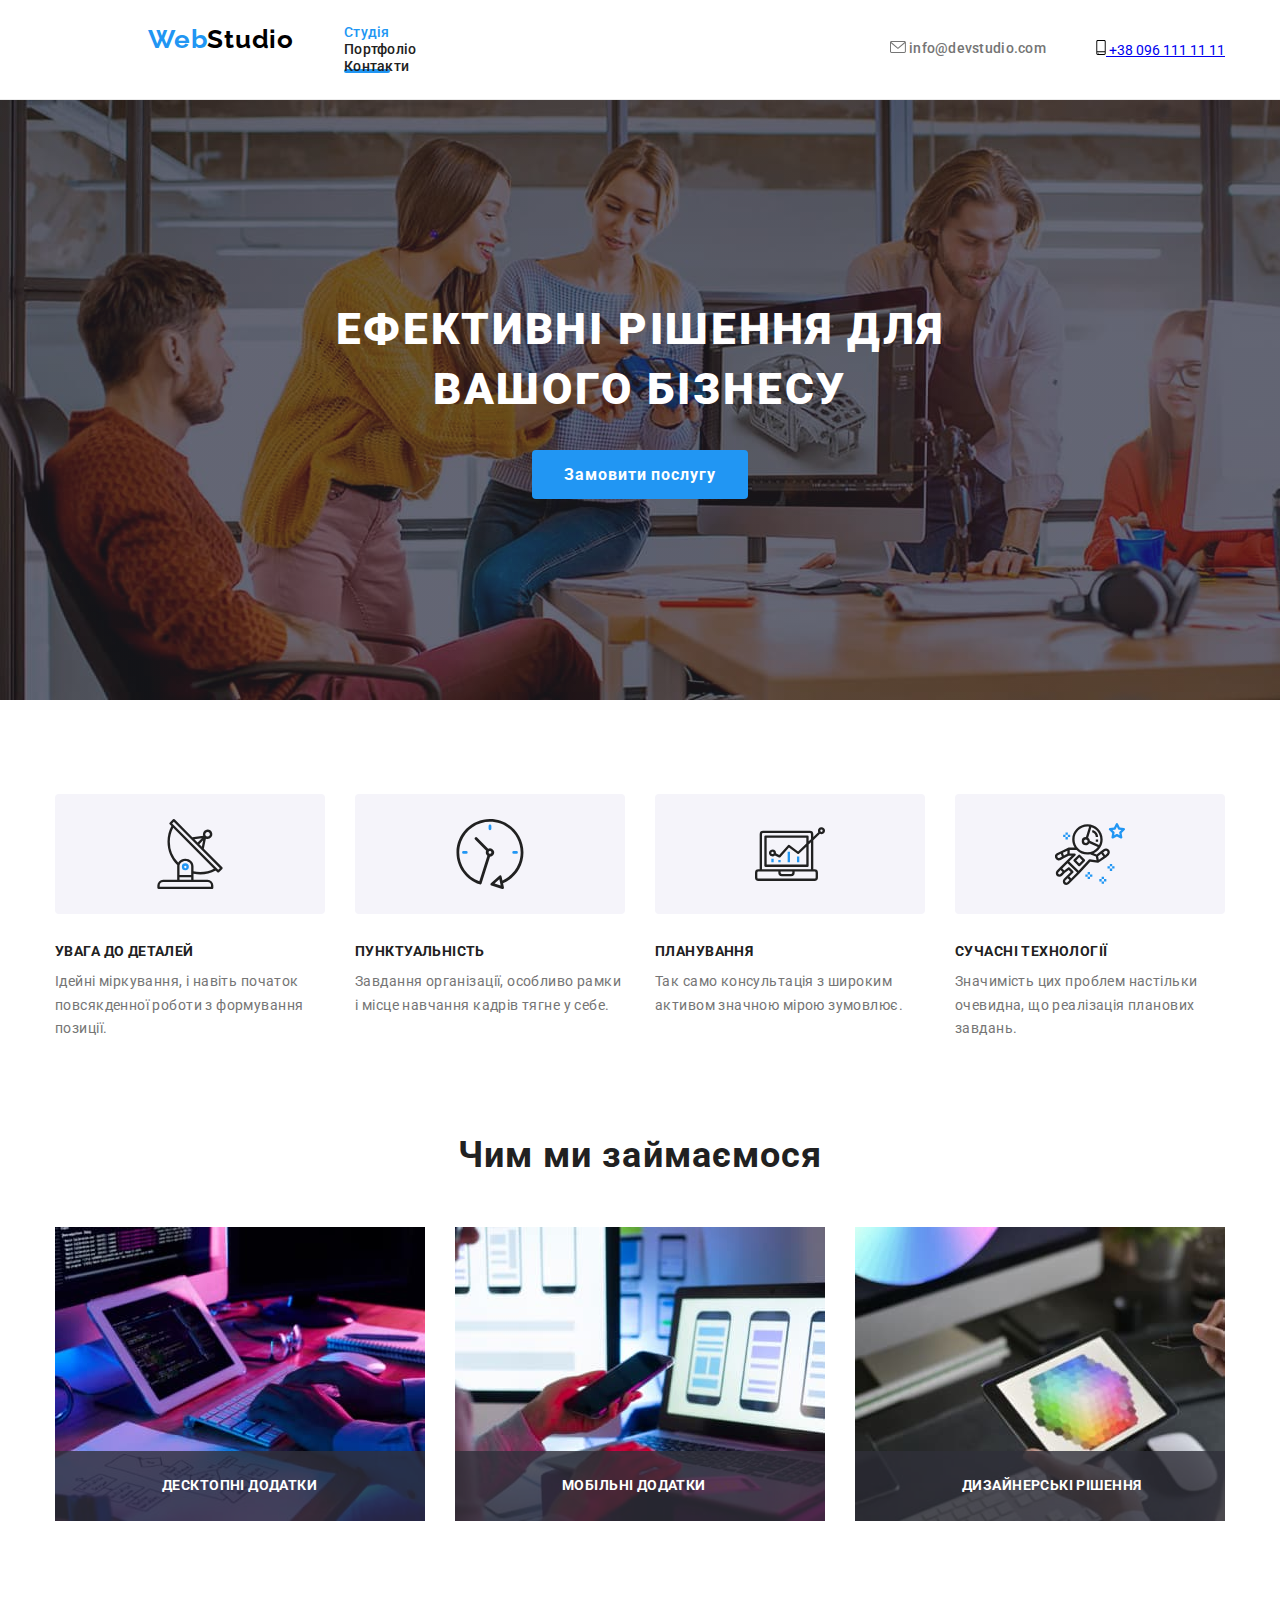
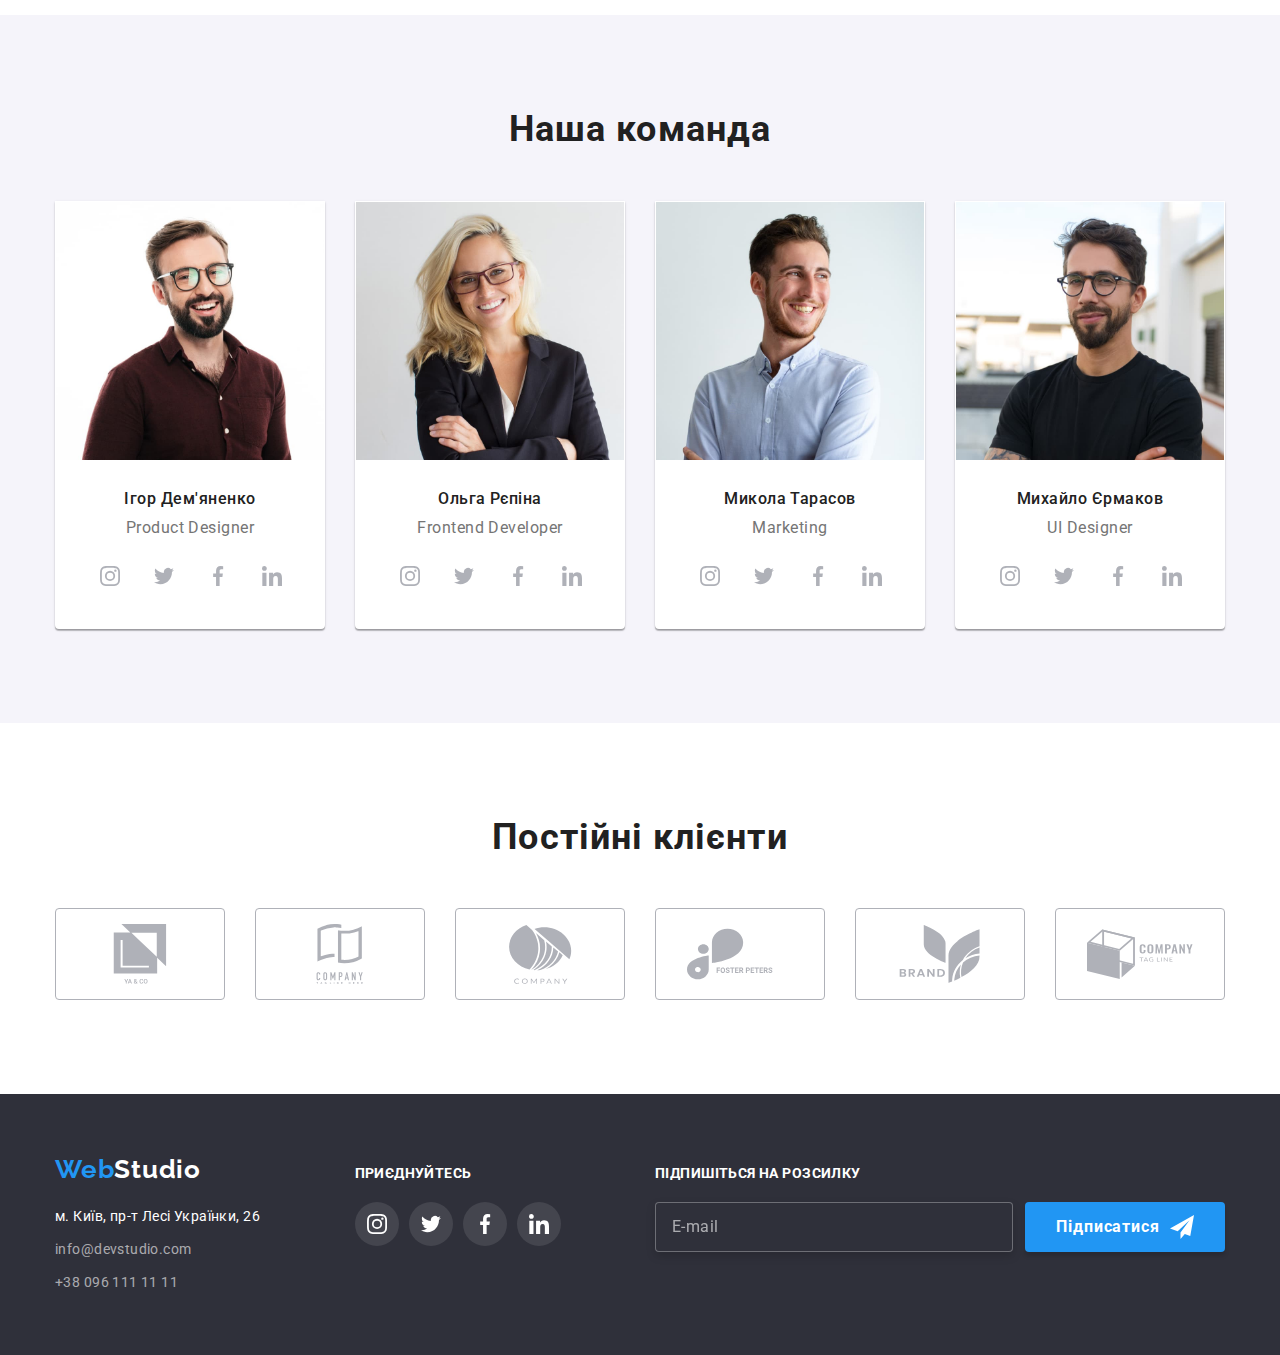
==== index.html @ f8f81121 "Подправил страницу Студия" ====
<!DOCTYPE html>
<html lang="uk">
<head>
    <meta charset="UTF-8">
    <meta http-equiv="X-UA-Compatible" content="IE=edge">
    <meta name="viewport" content="width=device-width, initial-scale=1.0">
    <title>web-studio</title>
    <link rel="stylesheet" href="https://cdnjs.cloudflare.com/ajax/libs/modern-normalize/1.1.0/modern-normalize.min.css">
    <link rel="preconnect" href="https://fonts.googleapis.com">
    <link rel="preconnect" href="https://fonts.gstatic.com" crossorigin>
    <link href="https://fonts.googleapis.com/css2?family=Raleway:wght@700&family=Roboto:wght@400;500;700;900&display=swap"
        rel="stylesheet">
    <link rel="stylesheet" href="./css/styles.css">
</head>
<body>

    <header class="header">
        
        <div class="container header__box">
        <nav class="nav">
            <a lang="en" class="header__logo" href="./index.html"><span class="logo">Web</span>Studio</a>
            <ul class="nav__list">
                <li>
                    <a class="nav__link current" href="./index.html">Студія</a>
                </li>
                <li>
                    <a class="nav__link" href="./portfolio.html">Портфоліо</a>
                </li>
                <li>
                    <a class="nav__link" href="#">Контакти</a>
                </li>
            </ul>
        </nav>
        
            <ul class="contact">
                <li>
                <a lang="en" class="contact__link" href="mailto:info@devstudio.com">
                    <svg class="contact__icon" width="16px" height="12px">
                        <use href="./images/icons.svg#icon-mail">
                        </use>
                    </svg>
                    info@devstudio.com
                </a>
                </li>
                
                <li>
                <a class="contact-link" href="tel:+380961111111">
                    <svg class="contact-icon" width="10px" height="15px">
                        <use href="./images/icons.svg#icon-tel">
                        </use>
                    </svg>
                    +38 096 111 11 11
                </a>
                </li>
            </ul>
        </div>
              
    </header>   
    
    <main>

        <section class="hero">

            <div class="container">
        <h1 class="hero-title">
            Ефективні рішення для вашого бізнесу
        </h1>
        <button data-modal-open class="hero-button" type="button">Замовити послугу</button>
        </div>
        
        </section>

        <section class="features">

            <div class="container">
            <h2 class="visually-hidden">
                Наші переваги
            </h2>

            <ul class="features__list">
                <li>
                    <div class="features__box">
                        <svg class="features__icon">
                            <use href="./images/icons.svg#icon-antenna">
                           </use>
                        </svg>
                    </div>
                                       
                    <h3 class="features__title">
                Увага до деталей
                    </h3>
                        <p class="features__item">
                Ідейні міркування, і навіть початок повсякденної роботи з формування позиції.
                        </p>

                </li>
            
                <li>
                    <div class="features__box">
                        <svg class="features__icon">
                            <use href="./images/icons.svg#icon-clock">
                            </use>
                        </svg>
                    </div>
                    <h3 class="features__title">
                    Пунктуальність
                    </h3>
                        <p class="features__item">
                    Завдання організації, особливо рамки і місце навчання кадрів тягне у себе.
                        </p>
                </li>
            
                <li>
                    <div class="features__box">
                        <svg class="features__icon">
                            <use href="./images/icons.svg#icon-computer">
                            </use>
                        </svg>
                    </div>
                    <h3 class="features__title">
                    Планування
                    </h3>
                        <p class="features__item">
                    Так само консультація з широким активом значною мірою зумовлює.
                        </p>
                </li>
            
                <li>
                    <div class="features__box">
                        <svg class="features__icon">
                            <use href="./images/icons.svg#icon-astronaut">
                            </use>
                        </svg>
                    </div>
                    <h3 class="features__title">
                    Сучасні технології
                    </h3>
                        <p class="features__item">
                    Значимість цих проблем настільки очевидна, що реалізація планових завдань.
                        </p>
                </li>             
            </ul>
            </div>

        </section>

        <section class="work">

            <div class="container">
            <h2 class="work__title">
                Чим ми займаємося
            </h2>
            <ul class="work__list">
                <li>
                    <div class="work__box">
                        <div class="work__element">
                            <p>десктопні додатки</p>
                        </div>
                        <img src="./images/tablet.jpg" alt="людина дивиться у планшет і друкує текст" width="370">
                    </div>
                </li>
                <li>
                    <div class="work__box">
                        <div class="work__element">
                            <p>мобільні додатки</p>
                        </div>
                        <img src="./images/notpad.jpg" alt="дівчина дивиться у телефон і параллельно у компьютер" width="370">
                    </div>
                </li>
                <li>
                    <div class="work__box">
                        <div class="work__element">
                            <p>дизайнерські рішення</p> 
                        </div>
                        <img src="./images/smartphone.jpg" alt="дывчина дивиться у смартфон" width="370">
                    </div>
                </li>
            </ul>
            </div>

        </section>

        <section class="command">

            <div class="container">
            <h2 class="command__title">
                Наша команда
            </h2>

            <ul class="command-wrapper">
                <li class="command-wrapper__list">
                    <img src="./images/igor.jpg" alt="на фото зображений чоловік Ігор Дем'яненко" width="270">
                    <div class="command-wrapper__box">
                    <h3 class="command-wrapper__name">
                        Ігор Дем'яненко
                    </h3>
                        <p lang="en" class="command-wrapper__speciality">
                        Product Designer
                        </p>
                        <ul class="command-socials">
                            <li>
                                <a href="" class="command-socials__link">
                                    <svg class="command-socials__icon">
                                        <use href="./images/icons.svg#icon-instagram">
                                        </use>
                                    </svg>                                          
                                </a>
                            </li>

                            <li>
                            <a href="" class="command-socials__link">
                                <svg class="command-socials__icon">
                                    <use href="./images/icons.svg#icon-twitter">
                                    </use>
                                </svg>
                            </a>
                            </li>

                            <li>
                                <a href="" class="command-socials__link">
                                    <svg class="command-socials__icon">
                                        <use href="./images/icons.svg#icon-facebook">
                                        </use>
                                    </svg>
                                </a>
                            </li>

                            <li>
                                <a href="" class="command-socials__link">
                                    <svg class="command-socials__icon">
                                        <use href="./images/icons.svg#icon-linkedin">
                                        </use>
                                    </svg>
                                </a>
                            </li>
                        </ul>
                    </div>
                </li>
            
                <li class="command-wrapper__list">
                    <img src="./images/olga.jpg" alt="на фото зображена дівчина Ольга Рєпіна" width="270">
                    <div class="command-wrapper__box">
                    <h3 class="command-wrapper__name">
                        Ольга Рєпіна
                    </h3 >
                        <p lang="en" class="command-wrapper__speciality">
                        Frontend Developer
                        </p>
                        <ul class="command-socials">
                            <li>
                                <a href="" class="command-socials__link">
                                    <svg class="command-socials__icon">
                                        <use href="./images/icons.svg#icon-instagram">
                                        </use>
                                    </svg>
                                </a>
                            </li>

                            <li>
                                <a href="" class="command-socials__link">
                                    <svg class="command-socials__icon">
                                        <use href="./images/icons.svg#icon-twitter">
                                        </use>
                                    </svg>
                                </a>
                            </li>

                            <li>
                                <a href="" class="command-socials__link">
                                    <svg class="command-socials__icon">
                                        <use href="./images/icons.svg#icon-facebook">
                                        </use>
                                    </svg>
                                </a>
                            </li>

                            <li>
                                <a href="" class="command-socials__link">
                                    <svg class="command-socials__icon">
                                        <use href="./images/icons.svg#icon-linkedin">
                                        </use>
                                    </svg>
                                </a>
                            </li>
                        </ul>
                    </div>
                </li>
            
                <li class="command-wrapper__list">
                    <img src="./images/mikola.jpg" alt="на фото зображений чоловік Микола Тарасов" width="270">
                    <div class="command-wrapper__box">
                    <h3 class="command-wrapper__name">
                        Микола Тарасов
                    </h3>
                        <p lang="en" class="command-wrapper__speciality">
                        Marketing
                        </p>
                        <ul class="command-socials">
                            <li>
                                <a href="" class="command-socials__link">
                                    <svg class="command-socials__icon">
                                        <use href="./images/icons.svg#icon-instagram">
                                        </use>
                                    </svg>
                                </a>
                            </li>
                        
                            <li>
                                <a href="" class="command-socials__link">
                                    <svg class="command-socials__icon">
                                        <use href="./images/icons.svg#icon-twitter">
                                        </use>
                                    </svg>
                                </a>
                            </li>
                        
                            <li>
                                <a href="" class="command-socials__link">
                                    <svg class="command-socials__icon">
                                        <use href="./images/icons.svg#icon-facebook">
                                        </use>
                                    </svg>
                                </a>
                            </li>
                        
                            <li>
                                <a href="" class="command-socials__link">
                                    <svg class="command-socials__icon">
                                        <use href="./images/icons.svg#icon-linkedin">
                                        </use>
                                    </svg>
                                </a>
                            </li>
                        </ul>
                    </div>
                </li>
                            
                <li class="command-wrapper__list">
                    <img src="./images/mikhaylo.jpg" alt="на фото зображений чоловік Михайло Єрмаков" width="270">
                    <div class="command-wrapper__box">
                    <h3 class="command-wrapper__name">
                        Михайло Єрмаков
                    </h3>
                        <p lang="en" class="command-wrapper__speciality">
                        UI Designer
                        </p>
                        <ul class="command-socials">
                            <li>
                                <a href="" class="command-socials__link">
                                    <svg class="command-socials__icon">
                                        <use href="./images/icons.svg#icon-instagram">
                                        </use>
                                    </svg>
                                </a>
                            </li>

                            <li>
                                <a href="" class="command-socials__link">
                                    <svg class="command-socials__icon">
                                        <use href="./images/icons.svg#icon-twitter">
                                        </use>
                                    </svg>
                                </a>
                            </li>

                            <li>
                                <a href="" class="command-socials__link">
                                    <svg class="command-socials__icon">
                                        <use href="./images/icons.svg#icon-facebook">
                                        </use>
                                    </svg>
                                </a>
                            </li>

                            <li>
                                <a href="" class="command-socials__link">
                                    <svg class="command-socials__icon">
                                        <use href="./images/icons.svg#icon-linkedin">
                                        </use>
                                    </svg>
                                </a>
                            </li>
                        </ul>
                    </div>
                </li>
                
            </ul>
            </div>

        </section>

        <section class="clients">
            <div class="container">
                <h2 class="clients__title">
                    Постійні клієнти
                </h2>
                <ul class="clients-list">
                    <li>
                        <a href="" class="clients-list__link">
                            <svg class="clients-list__icon">
                                <use href="./images/icons.svg#icon-ya--go">
                                </use>
                            </svg>
                        </a>
                    </li>

                    <li>
                        <a href="" class="clients-list__link">
                            <svg class="clients-list__icon">
                                <use href="./images/icons.svg#icon-company-tagline-here">
                                </use>
                            </svg>
                        </a>
                    </li>

                    <li>
                        <a href="" class="clients-list__link">
                            <svg class="clients-list__icon">
                                <use href="./images/icons.svg#icon-company">
                                </use>
                            </svg>
                        </a>
                    </li>

                    <li>
                        <a href="" class="clients-list__link">
                            <svg class="clients-list__icon">
                                <use href="./images/icons.svg#icon-foster-peters">
                                </use>
                            </svg>
                        </a>
                    </li>

                    <li>
                        <a href="" class="clients-list__link">
                            <svg class="clients-list__icon">
                                <use href="./images/icons.svg#icon-brand">
                                </use>
                            </svg>
                        </a>
                    </li>

                    <li>
                        <a href="" class="clients-list__link">
                            <svg class="clients-list__icon">
                                <use href="./images/icons.svg#icon-company-tagline">
                                </use>
                            </svg>
                        </a>
                    </li>
                </ul>

            </div>

        </section>

    </main>

    <footer class="footer">

        <div class="container footer__box">
            <div>
            <address class="footer__address">
                <a lang="en" class="footer__logo" href="./index.html"><span class="logo">Web</span>Studio</a>
                <ul class="address">
                    <li>
                        <a class="address__text" href="https://goo.gl/maps/CPtrU1FHBa2aNyZL9" target="_blank" rel="noopener noreferrer nofollow">
                            м. Київ, пр-т Лесі
                            Українки, 26</a>
                    </li>
                    <li>
                        <a class="address__link" href="mailto:info@devstudio.com">info@devstudio.com</a>
                    </li>
                    <li>
                        <a class="address__link" href="tel:+380961111111">+38 096 111 11 11</a>
                    </li>
                </ul>
            </address>
            </div>

            <div class="footer-box">
                <b class="footer-box__title">
                    приєднуйтесь
                </b>
                <ul class="footer-inner">
                    <li>
                        <a href="" class="footer-inner__link">
                            <svg class="footer-inner__icon" width="20" height="20">
                                <use href="./images/icons.svg#icon-instagram">
                                </use>
                            </svg>
                        </a>
                    </li>
                    
                    <li>
                        <a href="" class="footer-inner__link">
                            <svg class="footer-inner__icon" width="20" height="20">
                                <use href="./images/icons.svg#icon-twitter">
                                </use>
                            </svg>
                        </a>
                    </li>

                    <li>
                        <a href="" class="footer-inner__link">
                            <svg class="footer-inner__icon" width="20" height="20">
                                <use href="./images/icons.svg#icon-facebook">
                                </use>
                            </svg>
                        </a>
                    </li>

                    <li>
                        <a href="" class="footer-inner__link">
                            <svg class="footer-inner__icon" width="20" height="20">
                                <use href="./images/icons.svg#icon-linkedin">
                                </use>
                            </svg>
                        </a>
                    </li>
                </ul>
            </div>

            <div class="footer-subscription">
                <b class="footer-subscription__text">Підпишіться на розсилку</b>
                <form class="subscription-form">
                    <input type="email" name="mail" placeholder="E-mail" />
                    <button class="subscription-form__button" type="submit">Підписатися
                        <svg class="subscription-form__icon" width="24" height="24">
                            <use href="./images/icons.svg#icon-envelope">
                            </use>
                        </svg>
                    </button>
                </form>
            </div>
        </div>

    </footer>
    
    <div class="backdrop is-hidden" data-modal>
        <div class="modal">
            <button class="modal__button" data-modal-close type="button">
                <svg class="modal__icon">
                    <use href="./images/icons.svg#icon-close-modal">
                    </use>
                </svg>
            </button>
            
            <b class="text-form">Залиште свої дані, ми вам передзвонимо</b>
            <form name="contact-form" class="form">
                <div class="form__wrapper">   
                    <label class="form__label" for="user-name">Ім'я</label>
                    <div class="form__box">
                        <input class="form__input" type="text" name="user-name" id="user-name"/>
                        <svg class="form__icon" width="18" height="18">
                            <use href="./images/icons.svg#icon-name">
                            </use>
                        </svg>
                    </div>
                </div> 

                <div class="form__wrapper">
                    <label class="form__label" for="tel">Телефон</label>
                    <div class="form__box">
                        <input class="form__input" type="tel" name="tel" id="tel"/>
                        <svg class="form__icon" width="18" height="18">
                            <use href="./images/icons.svg#icon-phone">
                            </use>
                        </svg>
                    </div>
                </div>

                <div class="form__wrapper">
                    <label class="form__label" for="mail">Пошта</label>
                    <div class="form__box">
                        <input class="form__input" type="email" name="mail" id="mail"/>
                        <svg class="form__icon" width="18" height="18">
                            <use href="./images/icons.svg#icon-email">
                            </use>
                        </svg>
                    </div>
                </div>
                
                <div class="form__wrapper form_end">
                    <label class="form__label" for="comment">Коментар</label>
                    <textarea class="form__textarea" name="comment" id="comment" placeholder="Введіть текст"></textarea>
                </div>

                <div class="form-checkbox">
                    <label class="form-checkbox__label" for="Subscription">
                        <input class="form-checkbox__input" type="checkbox" name="Subscription" id="Subscription"/> 
                        <span class="form-checkbox__border">
                            <svg class="form-checkbox__icon">
                                <use href="./images/icons.svg#icon-check-on">
                                </use>
                            </svg>
                        </span>
                        Погоджуюся з розсилкою та приймаю<a class="form-checkbox__link" href="">Умови договору</a>
                    </label>
                </div>
               
                <button class="form-button" type="submit">Відправити</button>
                
            </form>
        </div>
    </div>
    <script src="./js/modal.js"></script>
</body>
</html>
---- css/styles.css ----
:root {
   --primery-text-color: #212121;
   --title-text-color: #757575;
   --acent-color: #2196F3;
   --White: #ffffff;
   --fill-icon: #AFB1B8;
   --secondaly: #2F303A;

   --timing-function: cubic-bezier(0.4, 0, 0.2, 1);
}

/* Основной цвет текста: #212121 */
/* Вторичный цвет текста: #757575 */
/* Акцент: #2196F3 */
/* Белый: #FFFFFF */

/* Основной цвет фона: #FFFFFF */
/* Вторичный цвет фона: #2F303A; */



body {
   background-color: var(--White);
   color: var(--primery-text-color);
   font-family: 'Roboto', sans-serif;
   font-size: 14px;
}
img {
   display: block;
   max-width: 100%;
   height: auto;
}  
li {
   list-style: none;
}
.section {
   padding-top: 94px;
   padding-bottom: 94px;
}

/* Контейнер */
.container {
   width: 1200px;
   margin-left: auto;
   margin-right: auto;
   padding: 0% 15px 0% 15px;
   }

h1,
h2, 
h3, 
h4, 
ul,
p {
   margin: 0%;
   padding: 0%;
}

/* header */

.header {
   padding: 24px 0%;
   border-bottom: 1px solid #ECECEC;
}
.header__box {
   display: flex;
   align-items: center;
}
.header__nav {
   display: flex;
   align-items: center;
}
.header__logo {
   font-family: 'Raleway';
   font-weight: 700;
   font-size: 26px;
   line-height: 1.19;
   letter-spacing: 0.03em;

   text-decoration: none;

   color: #000000;
}
.logo {
   color: var(--acent-color);
}

/* nav */
.nav {
   display: flex;
   margin-left: 93px;
   gap: 50px;
}
.nav__link {
   position: relative;

   font-weight: 500;
   line-height: 1.14;
   letter-spacing: 0.02em;

   text-decoration: none;
   outline: none;
   color: var(--primery-text-color);
   transition: color 250ms var(--timing-function);
}
.nav__link:hover,
.current, 
.nav__link:focus { 
   color: var(--acent-color);
}
.current::after {
   content: "";
   position: absolute;
   display: block;
   margin-top: 28px;
   
   width: 100%;
   height: 4px;
   border-radius: 2px;
   background-color: var(--acent-color);
   
   transition: opacity 250ms var(--timing-function);
}

/* contact */
.contact {
   display: flex;
   margin-left: auto;
   gap: 50px;
}
.contact__link {
   font-weight: 500;
   line-height: 1.14;
   letter-spacing: 0.02em;

   text-decoration: none;
   outline: none;
   
   color: var(--title-text-color);
   fill: currentColor;

   transition: color 250ms var(--timing-function);
}
.contact__link:hover,
.contact__link:focus {
   color: var(--acent-color);
}

/* hero */

.hero {
   padding: 200px 0%;
   margin-right: auto;
   margin-left: auto;

   text-align: center;
   height: 600px;
   max-width: 1600px;
      
   background: var(--secondaly);
   background-color:  #C4C4C4;
   background-image: linear-gradient(
      rgba(47, 48, 58, 0.4),
      rgba(47, 48, 58, 0.4)
   ),
   url(../images/overlay.jpg)
}
.hero-title {
   margin-right: auto;
   margin-left: auto;
   margin-bottom: 30px;
      
   text-align: center;
   text-transform: uppercase;
   width: 700px;
   font-weight: 900;
   font-size: 44px;
   line-height: 1.36;
   letter-spacing: 0.06em;
   
   color: var(--White);
}
.hero-button {
   display: block;
   margin-right: auto;
   margin-left: auto;
   padding: 10px 32px;
    
   font-weight: 700;
   font-size: 16px;
   line-height: 1.87;
   font-family: inherit;
   letter-spacing: 0.06em;

   border-radius: 4px;
   border: none;
   color: var(--White);
   background-color: var(--acent-color);

   transition: background-color 250ms var(--timing-function), 
               box-shadow 250ms var(--timing-function);
}
.hero-button:hover,
.hero-button:focus {
   background-color: var(--acent-color);
   box-shadow: 0px 4px 4px rgba(0, 0, 0, 0.15);
   cursor: pointer;
}




/* visually-hidden */

.visually-hidden {
   position: absolute;
   white-space: nowrap;
   width: 1px;
   height: 1px;
   overflow: hidden;
   border: none;
   padding: 0;
   clip: rect(0 0 0 0);
   clip-path: inset(50%);
   margin: -1px;
}
/* features */

.features {
   padding-top: 94px;
   padding-bottom: 94px;
}
.features__list {
   display: flex;
   gap: 30px;
}
.features__box {
   display: flex;
   align-items: center;
   justify-content: center;
   
   margin-bottom: 30px;
   width: 270px; 
   height: 120px;
   background: #F5F4FA;
   border-radius: 4px;
}
.features__icon {
   width: 70px;
   height: 70px;
}
.features__title {
   margin-bottom: 10px;

   color: var(--primery-text-color);
   font-weight: 700;
   font-size: 14px;
   line-height: 1.14;
   letter-spacing: 0.03em;
   text-transform: uppercase;
}
.features__item {
   color: var(--title-text-color);
   line-height: 1.7;
   letter-spacing: 0.03em;
}

/* work-company */

.work {
   padding-bottom: 94px;
}
.work__title {
   margin-bottom: 50px;
   text-align: center;

   color: var(--primery-text-color);
   font-weight: 700;
   font-size: 36px;
   line-height: 1.16;
   letter-spacing: 0.03em;
}

/* work-list */
.work__list {
   display: flex;
   gap: 30px;
}
.work__box {
   position: relative;
   display: flex;
   align-items: flex-end;
   justify-content: center;
}
.work__element {
   position: absolute;
   width: 370px;
   padding: 27px 107px;
   border: none;
   font-weight: 700;
   line-height: 1.14;
   letter-spacing: 0.03em;

   text-transform: uppercase;
   white-space: nowrap;;
   background: rgba(47, 48, 58, 0.8);
   color: #FFFFFF;
}

/* command */

.command {
   padding-top: 94px;
   padding-bottom: 94px;

   background: #F5F4FA;
}
.command__title {
   margin-bottom: 50px;

   font-weight: 700;
   font-size: 36px;
   line-height: 1.16;
   text-align: center;
   letter-spacing: 0.03em;
   color: var(--primery-text-color);
}

/* command-wrapper */
.command-wrapper {
   display: flex;
   gap: 30px;
}
.command-wrapper__list {
   width: 270px;
   text-align: center;
   background: #FFFFFF;
   box-shadow: 0px 1px 3px rgba(0, 0, 0, 0.12), 0px 1px 1px rgba(0, 0, 0, 0.14), 0px 2px 1px rgba(0, 0, 0, 0.2);
   border-radius: 0px 0px 4px 4px;
   border: transparent solid 1px;
}
.command-wrapper__box {
   padding: 30px 32px;
}
.command-wrapper__name {
   margin-bottom: 10px;

   font-weight: 500;
   font-size: 16px;
   line-height: 1.18;
   letter-spacing: 0.03em;
   color: var(--primery-text-color);
}
.command-wrapper__speciality {
   margin-bottom: 16px;

   font-size: 16px;
   line-height: 1.18;
   letter-spacing: 0.03em;
   color: var(--title-text-color);
}

/* command-socials */
.command-socials {
   display: flex;
   gap: 10px;
}

.command-socials__link {
   display: flex;
   align-items: center;
   justify-content: center;
   width: 44px;
   height: 44px;

   fill: var(--fill-icon);
   border-radius: 50%;
   outline: none;

   transition: background-color 250ms var(--timing-function),
               box-shadow 250ms var(--timing-function),
               fill 250ms var(--timing-function);
}
.command-socials__link:hover,
.command-socials__link:focus {
   fill: var(--White);
   background-color: var(--acent-color);
   box-shadow: 0px 4px 4px rgba(0, 0, 0, 0.25); 
}

.command-socials__icon {
   width: 20px;
   height: 20px;
}

/* clients */

.clients {
   padding-top: 94px;
   padding-bottom: 94px;
}
.clients__title {
   text-align: center;
   margin-bottom: 50px;
   
   font-size: 36px;
   line-height: 1.16;
   letter-spacing: 0.03em;

   color: var(--primery-text-color);
}

/* clients-list */
.clients-list {
   display: flex;
   gap: 30px;
}
.clients-list__link {
   display: flex;
   align-items: center;
   justify-content: center;
  
   width: 170px;
   height: 92px;

   border: 1px solid var(--fill-icon);
   border-radius: 4px;
   outline: none;
   fill:var(--fill-icon);

   transition: fill 250ms var(--timing-function),
               border-color 250ms var(--timing-function);
}
.clients-list__link:hover,
.clients-list__link:focus {
   fill: var(--acent-color);
   border-color: var(--acent-color);
}
.clients-list__icon {
   width: 106px;
   height: 60px;
}

/* footer */

.footer {
   padding: 60px 0%;

   background-color: var(--secondaly);
}
.footer__box {
   display: flex;
   align-items: baseline;
   justify-content: space-between;
}
.footer__address {
   font-family: 'Roboto';
   font-style: normal;
   letter-spacing: 0.03em;
}
.footer__logo {
   font-family: 'Raleway';
   font-weight: 700;
   font-size: 26px;
   line-height: 1.19;
   letter-spacing: 0.03em;

   display: flex;
   margin-bottom: 20px;

   text-decoration: none;
   color: var(--White);
}

/* address */
.address {
   display: flex;
   flex-direction: column;
   gap: 9px;
}
.address__text {
   color: var(--White);
   line-height: 1.7;
   text-decoration: none;
}
.address__link {
   color: rgba(255, 255, 255, 0.6);
   line-height: 1.7;
   text-decoration: none;
   transition: color 250ms var(--timing-function);
}
.address__link:hover,
.address__link:focus {
   color: var(--acent-color);
}

/* footer-box */
.footer-box__title {
   line-height: 1.14;
   letter-spacing: 0.03em;
   text-transform: uppercase;

   color: #FFFFFF;
}

/* footer-inner */
.footer-inner {
   display: flex;
   margin-top: 20px;
   gap: 10px;
}
.footer-inner__link {
   display: flex;
   align-items: center;
   justify-content: center;

   width: 44px;
   height: 44px;

   border-radius: 50%;
   outline: none;

   fill: #ffffff;
   background: rgba(255, 255, 255, 0.1);
   transition: background-color 250ms var(--timing-function);
}
.footer-inner__link:hover,
.footer-inner__link:focus {
   background-color: var(--acent-color);
}

/* footer-subscription */
.footer-subscription__text {
   font-weight: 700;
   line-height: 1.14;
   letter-spacing: 0.03em;
   text-transform: uppercase;

   color: #FFFFFF;
}

/* subscription-form */
.subscription-form {
   display: flex;
   margin-top: 20px;
}
.footer-subscription input {
   display: block;
   width: 358px;
   height: 50px;
   margin-right: 12px;
   padding: 15px 0 15px 16px;

   color: var(--White);
   background-color: var(--secondaly);
   border: 1px solid rgba(255, 255, 255, 0.3);
   filter: drop-shadow(0px 4px 4px rgba(0, 0, 0, 0.15));
   border-radius: 4px;
}

.footer-subscription input::placeholder {
   font-size: 16px;
   line-height: 1.25;
   letter-spacing: 0.03em;

   color: rgba(255, 255, 255, 0.6);
}
.subscription-form__button {
   position: relative;
   display: flex;
   align-items: center;
   justify-content: center;

   gap: 10px;
   width: 200px;
   padding: 10px;
   font-weight: 700;
   font-size: 16px;
   line-height: 1.87;
   letter-spacing: 0.06em;

   color: #FFFFFF;
   background-color: var(--acent-color);
   box-shadow: 0px 4px 4px rgba(0, 0, 0, 0.15);
   border-radius: 4px;
   border: none;
}
.subscription-form__icon {
   fill: var(--White);
}


/* Портфолио */
.button-list {
   display: flex;
   justify-content: center;
   margin-bottom: 50px;
   text-align: center;
}
.button-list li {
   margin-right: 8px;
}
.button-list li:last-child {
   margin-right: 0%;
}
.button-list-item {
   padding: 6px 22px;
      
   font-family: 'Roboto';
   font-weight: 500;
   font-size: 16px;
   line-height: 1.62;

   letter-spacing: 0.03em;
   border-radius: 4px;
   border: none;
   background: #F5F4FA;
   color: var(--primery-text-color);

   transition: color 250ms var(--timing-function),
               background-color 250ms var(--timing-function),
               box-shadow 250ms var(--timing-function),
               filter 250ms var(--timing-function);               ;
}
.button-list-item:hover {
   color: var(--White);
   background-color: var(--acent-color);
   box-shadow: 0px 3px 1px rgba(0, 0, 0, 0.1), 0px 1px 2px rgba(0, 0, 0, 0.08), 0px 2px 2px rgba(0, 0, 0, 0.12);
   cursor: pointer;
}
.button-list-item:focus {
   color: var(--White);
   background: var(--acent-color);
   filter: drop-shadow(0px 4px 4px rgba(0, 0, 0, 0.25));
   }

/* Карточки портфолио */
.reclam {
   display: flex;
   flex-wrap: wrap;
   gap: 30px; 
}
.reclam-link {
   display: block;
   text-decoration: none;

   transition: box-shadow 250ms var(--timing-function);
}
.reclam-link:hover {
   box-shadow: 0px 1px 1px rgba(0, 0, 0, 0.12), 0px 4px 4px rgba(0, 0, 0, 0.06), 1px 4px 6px rgba(0, 0, 0, 0.16);
}
.reclam-backdrop {
   position: relative;
   overflow: hidden;
}
.reclam-box {
   position: absolute;
   top: 0;
   left: 0;
   width: 100%;
   height: 100%;
   background-color: var(--acent-color);

   opacity: 0.9;
   transform: translateY(100%);
   transition: transform 250ms var(--timing-function);
}
.reclam-backdrop:hover::after {
   transform: translateY(0);
}
.reclam-link:hover .reclam-box {
   transform: translateY(0);
}
.reclam-text {
   padding: 63px 24px;

   font-size: 18px;
   line-height: 1.55;

   letter-spacing: 0.03em;
   color: var(--White);
}
.reclam-text:hover {
   transform: translateY(0);
}
.reclam-tools {
   padding: 20px 24px;
   border: 1px solid #EEEEEE;
}
.reclam-title {
   margin-bottom: 4px;

   font-weight: 700;
   font-size: 18px;
   line-height: 2;
   letter-spacing: 0.06em;
   color: var(--primery-text-color);
}
.reclam-item {
   font-size: 16px;
   line-height: 1.87;
   letter-spacing: 0.03em;
   color: var(--title-text-color);
}

/* backdrop */

.backdrop {
   position: fixed;
   top: 0;
   left: 0;
   width: 100%;
   height: 100%;
   background-color: rgba(0, 0, 0, 0.2);
   opacity: 1;
   transition: opacity 250ms var(--timing-function),
               visibility 250ms var(--timing-function);
}
.backdrop.is-hidden {
   opacity: 0;
   pointer-events: none;
   visibility: hidden;
}
.backdrop.is-hidden .modal {
   transform: translate(-50%, -50%) scaleX(0.1);
}

/* modal */
.modal {
   position: relative;
   padding: 40px;
   top: 50%;
   left: 50%;
      
   height: 581px;
   width: 528px;

   background-color: #FFFFFF;
   box-shadow: 0px 1px 3px rgba(0, 0, 0, 0.12), 0px 1px 1px rgba(0, 0, 0, 0.14), 0px 2px 1px rgba(0, 0, 0, 0.2);
   border-radius: 4px;

   transform: translate(-50%, -50%) scaleX(1);
   transition: transform 250ms var(--timing-function);
}
.modal__button {
   position: absolute;
   display: flex;
   justify-content: center;
   align-items: center;
   top: 8px;
   right: 8px;

   padding: 9px 9px 10px 10px;   
   width: 30px;
   height: 30px;

   cursor: pointer;
   border: 1px solid rgba(0, 0, 0, 0.1);
   border-radius: 50%;
   outline: none;
   background-color: #ffffff;
   transition: fill 250ms var(--timing-function);
}
.modal__button:hover,
.modal__button:focus {
   fill: var(--acent-color);
}
.modal__icon {
   width: 11px;
   height: 11px;
   filter: drop-shadow(0px 4px 4px rgba(0, 0, 0, 0.25));
}

/* text-form */

.text-form {
   display: flex;
   justify-content: center;
   margin-bottom: 12px;

   font-size: 20px;
   line-height: 1.15;
   letter-spacing: 0.03em;
}

/* form */
.form__wrapper {
   display: flex;
   flex-direction: column;
   margin-bottom: 10px;
}
.form__label {
   margin-bottom: 4px;

   font-size: 12px;
   line-height: 1.16;
   letter-spacing: 0.01em;

   color: var(--title-text-color);
}
.form__box {
   position: relative;
   height: 40px;
   fill: var(--primery-text-color);
}
.form__box:focus-within .form__icon {
   fill: var(--acent-color);
}
.form__input {
   padding: 12px 12px 12px 42px;
   width: 100%;
   
   border: 1px solid rgba(33, 33, 33, 0.2);
   border-radius: 4px;
   outline: none;
   transition: border-color 250ms var(--timing-function);
}
.form__input:focus  {
   border-color: var(--acent-color);
}
.form__icon {
   position: absolute;
   top: 50%;
   left: 15px;

   transform: translateY(-50%);
   transition: fill 250ms var(--timing-function);
}

/* form__end */
.form__end {
   margin-bottom: 20px;
}
.form__textarea {
   padding: 12px 16px;
   height: 120px;

   outline: none;
   resize: none;
   border: 1px solid rgba(33, 33, 33, 0.2);
   border-radius: 4px;

   transition: border-color 250ms var(--timing-function);
}
.form__textarea:focus {
   border-color: var(--acent-color);
}
.form__wrapper::placeholder {
   font-size: 12px;
   line-height: 1.16;
   letter-spacing: 0.01em;
   
   color: rgba(117, 117, 117, 0.5);
   border: 1px solid rgba(33, 33, 33, 0.2);
   border-radius: 4px;
}

/* form-checkbox */

.form-checkbox {
   display: flex;
   justify-content: center;
   margin-bottom: 30px;
}
.form-checkbox__label {
   display: flex;
   align-items: center;
   gap: 8px;

   line-height: 1.7;
   letter-spacing: 0.03em;

   color: var(--title-text-color);
}
.form-checkbox__input {
   -webkit-appearance: none;
   -moz-appearance: none;
   appearance: none;

   position: absolute;
}

.form-checkbox__border {
   display: flex;
   align-items: center;
   justify-content: center;

   width: 16px;
   height: 15px;

   border: 2px solid var(--primery-text-color);
   border-radius: 3px;
   fill: transparent;
}
.form-checkbox__input:checked + .form-checkbox__border {
   border: none;
   fill: var(--White);
   background-color: var(--acent-color);
}
.form-checkbox__link {
   color: var(--acent-color);
}
.form-checkbox__icon {
   width: 11px;
   height: 8px;
}

/* form-button */

.form-button {
   display: flex;
   margin-left: auto;
   margin-right: auto;
   padding: 10px 52px;
   
   font-weight: 700;
   font-size: 16px;
   line-height: 1.87;
   letter-spacing: 0.06em;

   color: var(--White);
   background-color: var(--acent-color);
   box-shadow: 0px 4px 4px rgba(0, 0, 0, 0.15);
   border-radius: 4px;
   cursor: pointer;
   border: none;
}
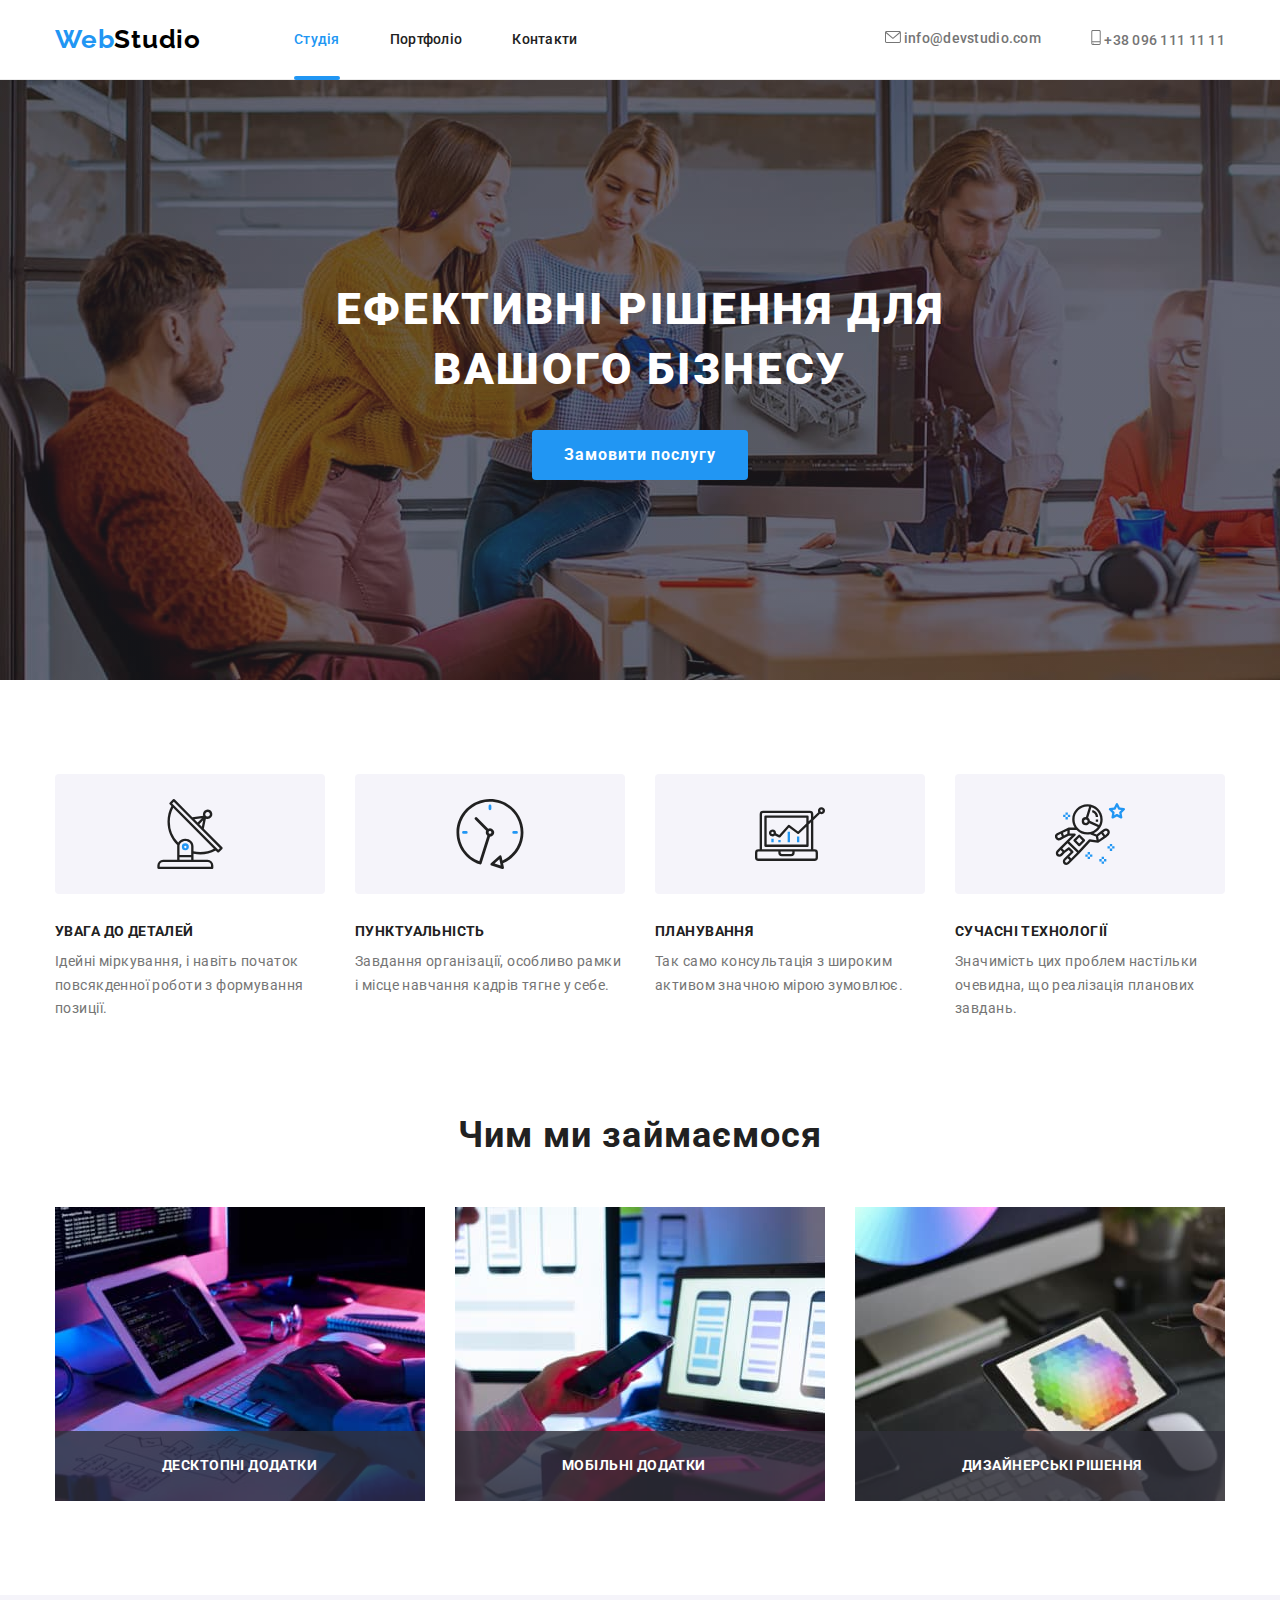
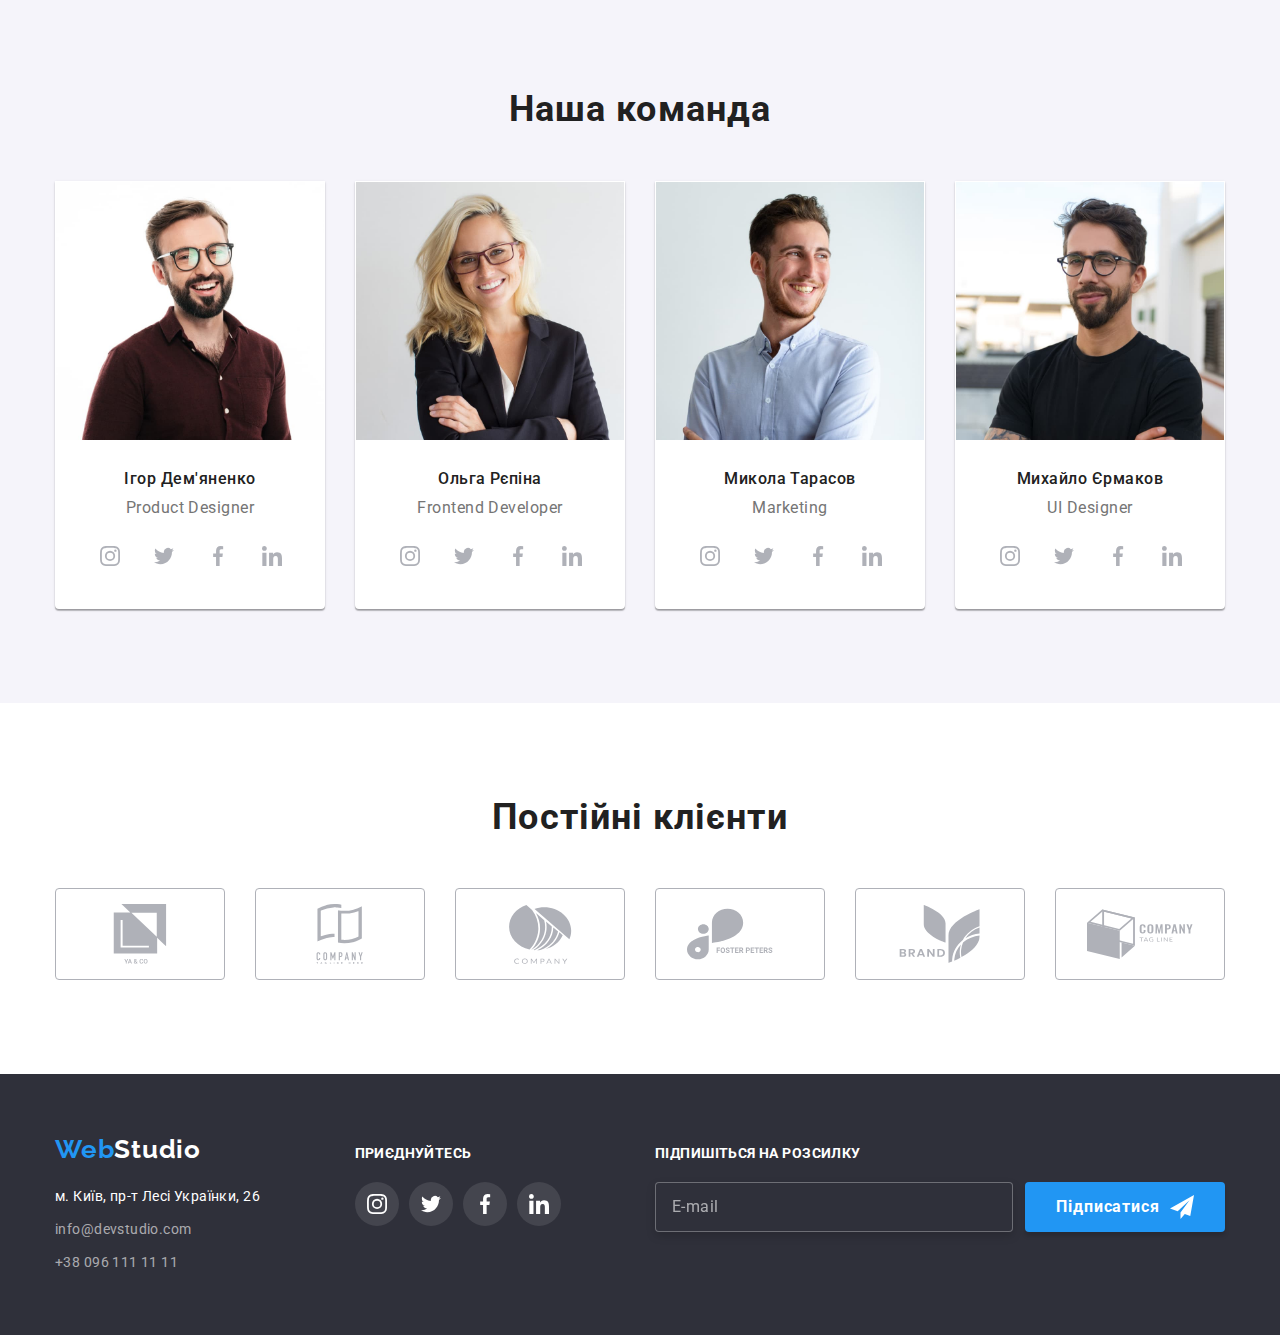
==== commit 94467870: "Сделал БЭМ" ====
--- a/index.html
+++ b/index.html
@@ -17,9 +17,9 @@
     <header class="header">
         
         <div class="container header__box">
-        <nav class="nav">
+        <nav class="header__nav">
             <a lang="en" class="header__logo" href="./index.html"><span class="logo">Web</span>Studio</a>
-            <ul class="nav__list">
+            <ul class="nav">
                 <li>
                     <a class="nav__link current" href="./index.html">Студія</a>
                 </li>
@@ -44,8 +44,8 @@
                 </li>
                 
                 <li>
-                <a class="contact-link" href="tel:+380961111111">
-                    <svg class="contact-icon" width="10px" height="15px">
+                <a class="contact__link" href="tel:+380961111111">
+                    <svg class="contact__icon" width="10px" height="15px">
                         <use href="./images/icons.svg#icon-tel">
                         </use>
                     </svg>
--- a/css/styles.css
+++ b/css/styles.css
@@ -544,7 +544,7 @@
    display: flex;
    margin-top: 20px;
 }
-.footer-subscription input {
+.subscription-form input {
    display: block;
    width: 358px;
    height: 50px;
@@ -558,7 +558,7 @@
    border-radius: 4px;
 }
 
-.footer-subscription input::placeholder {
+.subscription-form input::placeholder {
    font-size: 16px;
    line-height: 1.25;
    letter-spacing: 0.03em;
@@ -590,20 +590,25 @@
 }
 
 
-/* Портфолио */
+/* card */
+
+.card { 
+   padding-top: 94px;
+   padding-bottom: 94px;
+   
+}
+
+/* button-list */
 .button-list {
    display: flex;
    justify-content: center;
    margin-bottom: 50px;
    text-align: center;
 }
-.button-list li {
-   margin-right: 8px;
-}
-.button-list li:last-child {
-   margin-right: 0%;
-}
-.button-list-item {
+.button-list {
+   gap: 8px;
+}
+.button__item {
    padding: 6px 22px;
       
    font-family: 'Roboto';
@@ -622,17 +627,14 @@
                box-shadow 250ms var(--timing-function),
                filter 250ms var(--timing-function);               ;
 }
-.button-list-item:hover {
+.button__item:hover,
+.button__item:focus {
    color: var(--White);
+   cursor: pointer;
    background-color: var(--acent-color);
    box-shadow: 0px 3px 1px rgba(0, 0, 0, 0.1), 0px 1px 2px rgba(0, 0, 0, 0.08), 0px 2px 2px rgba(0, 0, 0, 0.12);
-   cursor: pointer;
-}
-.button-list-item:focus {
-   color: var(--White);
-   background: var(--acent-color);
    filter: drop-shadow(0px 4px 4px rgba(0, 0, 0, 0.25));
-   }
+}
 
 /* Карточки портфолио */
 .reclam {
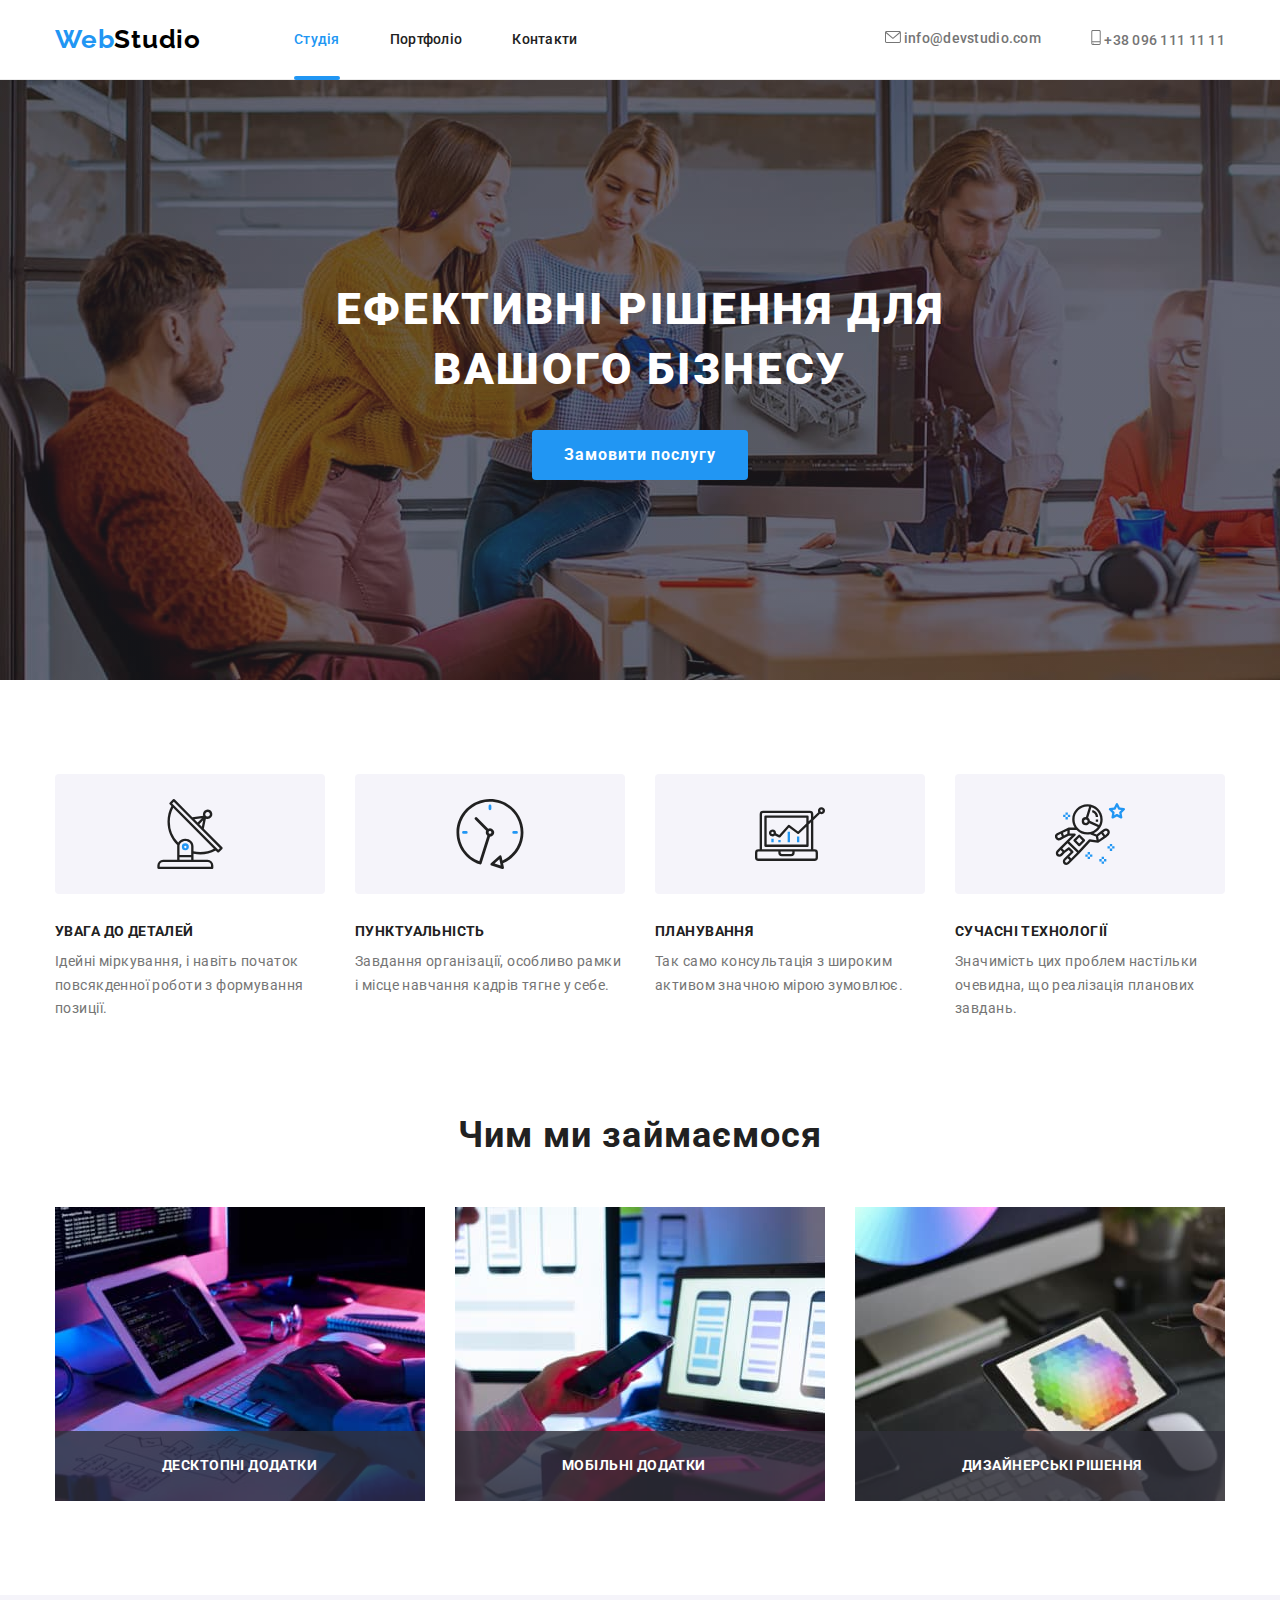
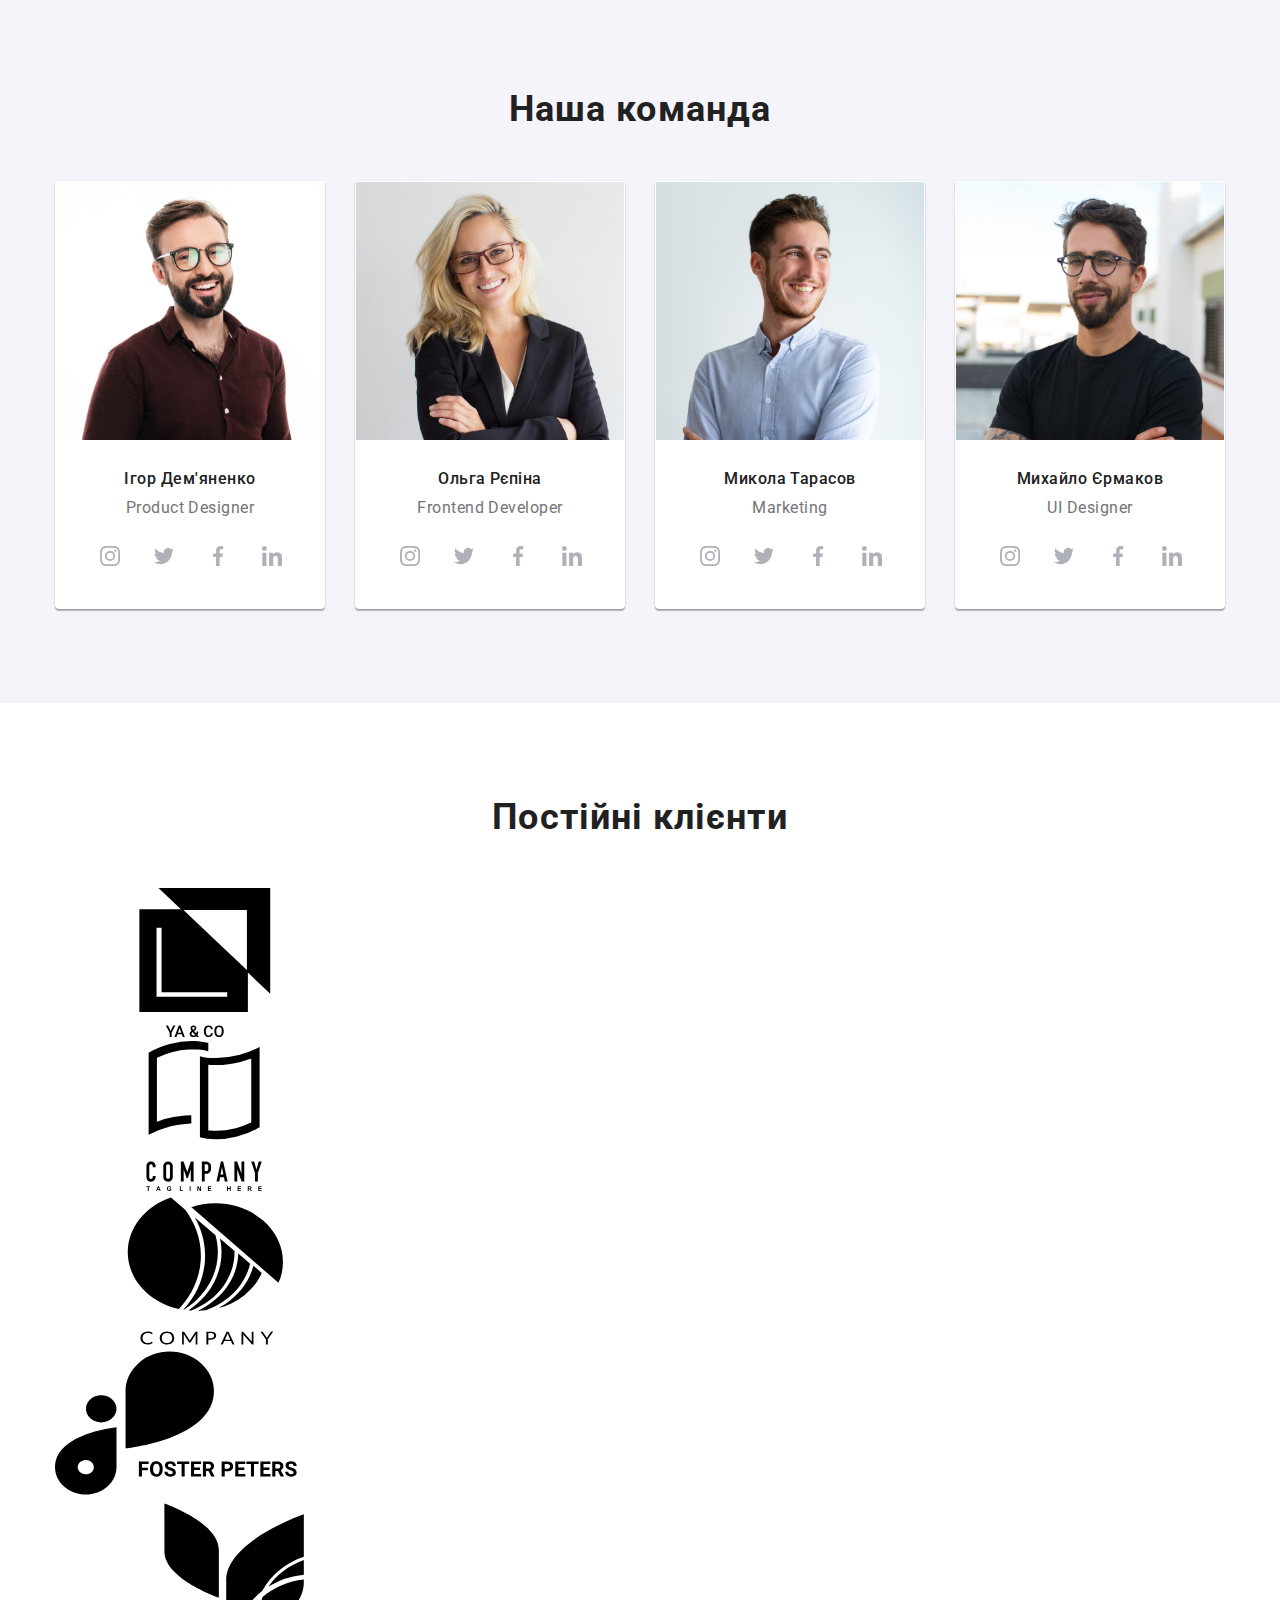
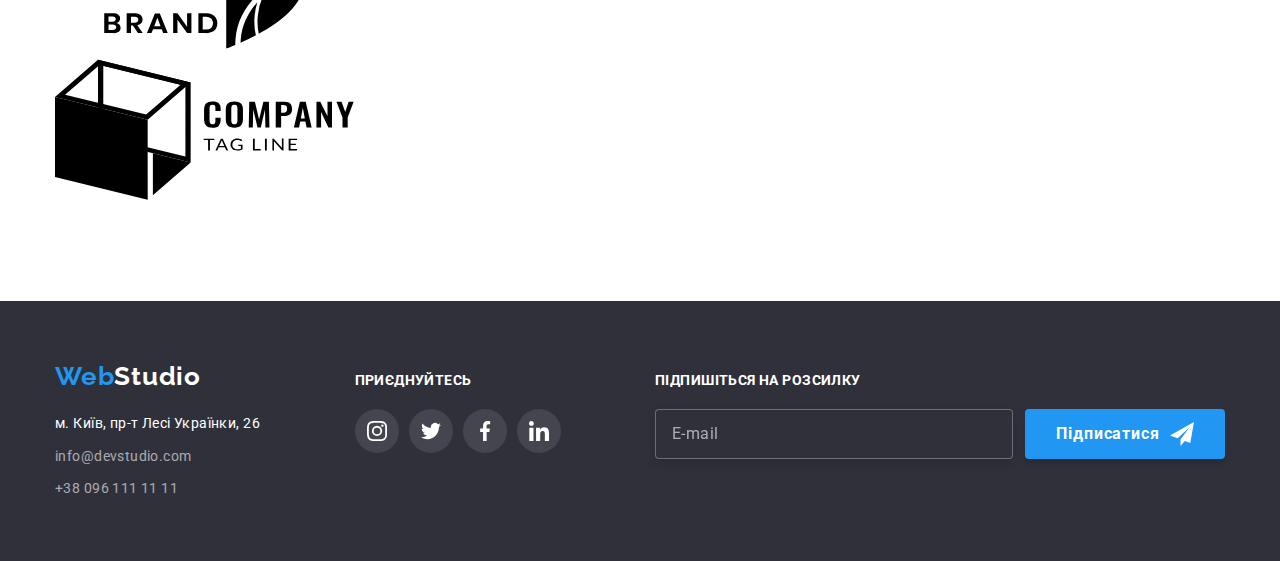
==== commit 7672f0fb: "Сломалась секция clients" ====
--- a/index.html
+++ b/index.html
@@ -10,18 +10,18 @@
     <link rel="preconnect" href="https://fonts.gstatic.com" crossorigin>
     <link href="https://fonts.googleapis.com/css2?family=Raleway:wght@700&family=Roboto:wght@400;500;700;900&display=swap"
         rel="stylesheet">
-    <link rel="stylesheet" href="./css/styles.css">
+    <link rel="stylesheet" href="./css/main.min.css">
 </head>
 <body>
 
     <header class="header">
         
         <div class="container header__box">
-        <nav class="header__nav">
-            <a lang="en" class="header__logo" href="./index.html"><span class="logo">Web</span>Studio</a>
-            <ul class="nav">
-                <li>
-                    <a class="nav__link current" href="./index.html">Студія</a>
+            <a lang="en" class="logo header__logo" href="./index.html">Web<span class="logo-black">Studio</span></a>
+        <nav class="nav">
+            <ul class="nav__list">
+                <li>
+                    <a class="nav__link nav__link--current" href="./index.html">Студія</a>
                 </li>
                 <li>
                     <a class="nav__link" href="./portfolio.html">Портфоліо</a>
@@ -394,10 +394,10 @@
                 <h2 class="clients__title">
                     Постійні клієнти
                 </h2>
-                <ul class="clients-list">
-                    <li>
-                        <a href="" class="clients-list__link">
-                            <svg class="clients-list__icon">
+                <ul class="clients__list">
+                    <li>
+                        <a href="" class="clients__link">
+                            <svg class="clients__icon">
                                 <use href="./images/icons.svg#icon-ya--go">
                                 </use>
                             </svg>
@@ -405,8 +405,8 @@
                     </li>
 
                     <li>
-                        <a href="" class="clients-list__link">
-                            <svg class="clients-list__icon">
+                        <a href="" class="clients__link">
+                            <svg class="clients__icon">
                                 <use href="./images/icons.svg#icon-company-tagline-here">
                                 </use>
                             </svg>
@@ -414,8 +414,8 @@
                     </li>
 
                     <li>
-                        <a href="" class="clients-list__link">
-                            <svg class="clients-list__icon">
+                        <a href="" class="clients__link">
+                            <svg class="clients__icon">
                                 <use href="./images/icons.svg#icon-company">
                                 </use>
                             </svg>
@@ -423,8 +423,8 @@
                     </li>
 
                     <li>
-                        <a href="" class="clients-list__link">
-                            <svg class="clients-list__icon">
+                        <a href="" class="clients__link">
+                            <svg class="clients__icon">
                                 <use href="./images/icons.svg#icon-foster-peters">
                                 </use>
                             </svg>
@@ -432,8 +432,8 @@
                     </li>
 
                     <li>
-                        <a href="" class="clients-list__link">
-                            <svg class="clients-list__icon">
+                        <a href="" class="clients__link">
+                            <svg class="clients__icon">
                                 <use href="./images/icons.svg#icon-brand">
                                 </use>
                             </svg>
@@ -441,8 +441,8 @@
                     </li>
 
                     <li>
-                        <a href="" class="clients-list__link">
-                            <svg class="clients-list__icon">
+                        <a href="" class="clients__link">
+                            <svg class="clients__icon">
                                 <use href="./images/icons.svg#icon-company-tagline">
                                 </use>
                             </svg>
@@ -460,9 +460,9 @@
 
         <div class="container footer__box">
             <div>
-            <address class="footer__address">
-                <a lang="en" class="footer__logo" href="./index.html"><span class="logo">Web</span>Studio</a>
-                <ul class="address">
+                <a lang="en" class="logo footer__logo" href="./index.html">Web<span class="logo-white">Studio</span></a>
+            <address class="address">
+                <ul class="address__list">
                     <li>
                         <a class="address__text" href="https://goo.gl/maps/CPtrU1FHBa2aNyZL9" target="_blank" rel="noopener noreferrer nofollow">
                             м. Київ, пр-т Лесі
@@ -478,14 +478,14 @@
             </address>
             </div>
 
-            <div class="footer-box">
-                <b class="footer-box__title">
+            <div class="footer-join">
+                <b class="footer-join__title">
                     приєднуйтесь
                 </b>
-                <ul class="footer-inner">
-                    <li>
-                        <a href="" class="footer-inner__link">
-                            <svg class="footer-inner__icon" width="20" height="20">
+                <ul class="footer-join__inner">
+                    <li>
+                        <a href="" class="footer-join__link">
+                            <svg class="footer-join__icon" width="20" height="20">
                                 <use href="./images/icons.svg#icon-instagram">
                                 </use>
                             </svg>
@@ -493,8 +493,8 @@
                     </li>
                     
                     <li>
-                        <a href="" class="footer-inner__link">
-                            <svg class="footer-inner__icon" width="20" height="20">
+                        <a href="" class="footer-join__link">
+                            <svg class="footer-join__icon" width="20" height="20">
                                 <use href="./images/icons.svg#icon-twitter">
                                 </use>
                             </svg>
@@ -502,8 +502,8 @@
                     </li>
 
                     <li>
-                        <a href="" class="footer-inner__link">
-                            <svg class="footer-inner__icon" width="20" height="20">
+                        <a href="" class="footer-join__link">
+                            <svg class="footer-join__icon" width="20" height="20">
                                 <use href="./images/icons.svg#icon-facebook">
                                 </use>
                             </svg>
@@ -511,8 +511,8 @@
                     </li>
 
                     <li>
-                        <a href="" class="footer-inner__link">
-                            <svg class="footer-inner__icon" width="20" height="20">
+                        <a href="" class="footer-join__link">
+                            <svg class="footer-join__icon" width="20" height="20">
                                 <use href="./images/icons.svg#icon-linkedin">
                                 </use>
                             </svg>
@@ -523,10 +523,10 @@
 
             <div class="footer-subscription">
                 <b class="footer-subscription__text">Підпишіться на розсилку</b>
-                <form class="subscription-form">
+                <form class="footer-subscription__form">
                     <input type="email" name="mail" placeholder="E-mail" />
-                    <button class="subscription-form__button" type="submit">Підписатися
-                        <svg class="subscription-form__icon" width="24" height="24">
+                    <button class="footer-subscription__button" type="submit">Підписатися
+                        <svg class="footer-subscription__icon" width="24" height="24">
                             <use href="./images/icons.svg#icon-envelope">
                             </use>
                         </svg>
--- a/css/main.min.css
+++ b/css/main.min.css
@@ -0,0 +1 @@
+body{background-color:var(--White);color:var(--primery-text-color);font-family:"Roboto",sans-serif;font-size:14px}img{display:block;max-width:100%;height:auto}li{list-style:none}.container{width:1200px;margin-left:auto;margin-right:auto;padding:0% 15px 0% 15px}h1,h2,h3,h4,ul,p{margin:0%;padding:0%}.visually-hidden{position:absolute;white-space:nowrap;width:1px;height:1px;overflow:hidden;border:none;padding:0;clip:rect(0 0 0 0);clip-path:inset(50%);margin:-1px}.address{font-family:"Roboto";font-style:normal;letter-spacing:.03em}.address__list{display:flex;flex-direction:column;gap:9px}.address__text{color:#fff;line-height:1.7;text-decoration:none}.address__link{color:rgba(255,255,255,.6);line-height:1.7;text-decoration:none;transition:color 250ms cubic-bezier(0.4, 0, 0.2, 1)}.address__link:hover,.address__link:focus{color:#2196f3}.backdrop{position:fixed;top:0;left:0;width:100%;height:100%;background-color:rgba(0,0,0,.2);opacity:1;transition:opacity 250ms cubic-bezier(0.4, 0, 0.2, 1),visibility 250ms cubic-bezier(0.4, 0, 0.2, 1)}.backdrop.is-hidden{opacity:0;pointer-events:none;visibility:hidden}.backdrop.is-hidden .modal{transform:translate(-50%, -50%) scaleX(0.1)}.button-card{display:flex;justify-content:center;margin-bottom:50px;gap:8px;text-align:center}.button-card__item{padding:6px 22px;font-family:"Roboto";font-weight:500;font-size:16px;line-height:1.62;letter-spacing:.03em;border-radius:4px;border:none;background:#f5f4fa;color:#212121;transition:color 250ms cubic-bezier(0.4, 0, 0.2, 1),background-color 250ms cubic-bezier(0.4, 0, 0.2, 1),box-shadow 250ms cubic-bezier(0.4, 0, 0.2, 1),filter 250ms cubic-bezier(0.4, 0, 0.2, 1)}.button-card__item:hover,.button-card__item:focus{color:#fff;cursor:pointer;background-color:#2196f3;box-shadow:0px 3px 1px rgba(0,0,0,.1),0px 1px 2px rgba(0,0,0,.08),0px 2px 2px rgba(0,0,0,.12);filter:drop-shadow(0px 4px 4px rgba(0, 0, 0, 0.25))}.card{padding-top:94px;padding-bottom:94px}.reclam{display:flex;flex-wrap:wrap;gap:30px}.reclam-link{display:block;text-decoration:none;transition:box-shadow 250ms cubic-bezier(0.4, 0, 0.2, 1)}.reclam-link:hover{box-shadow:0px 1px 1px rgba(0,0,0,.12),0px 4px 4px rgba(0,0,0,.06),1px 4px 6px rgba(0,0,0,.16)}.reclam-backdrop{position:relative;overflow:hidden}.reclam-box{position:absolute;top:0;left:0;width:100%;height:100%;background-color:#2196f3;opacity:.9;transform:translateY(100%);transition:transform 250ms cubic-bezier(0.4, 0, 0.2, 1)}.reclam-backdrop:hover::after{transform:translateY(0)}.reclam-link:hover .reclam-box{transform:translateY(0)}.reclam-text{padding:63px 24px;font-size:18px;line-height:1.55;letter-spacing:.03em;color:#fff}.reclam-text:hover{transform:translateY(0)}.reclam-tools{padding:20px 24px;border:1px solid #eee}.reclam-title{margin-bottom:4px;font-weight:700;font-size:18px;line-height:2;letter-spacing:.06em;color:#212121}.reclam-item{font-size:16px;line-height:1.87;letter-spacing:.03em;color:#757575}.command{padding-top:94px;padding-bottom:94px;background:#f5f4fa}.command__title{margin-bottom:50px;font-weight:700;font-size:36px;line-height:1.16;text-align:center;letter-spacing:.03em;color:#212121}.command-wrapper{display:flex;gap:30px}.command-wrapper__list{width:270px;text-align:center;background:#fff;box-shadow:0px 1px 3px rgba(0,0,0,.12),0px 1px 1px rgba(0,0,0,.14),0px 2px 1px rgba(0,0,0,.2);border-radius:0px 0px 4px 4px;border:rgba(0,0,0,0) solid 1px}.command-wrapper__box{padding:30px 32px}.command-wrapper__name{margin-bottom:10px;font-weight:500;font-size:16px;line-height:1.18;letter-spacing:.03em;color:#212121}.command-wrapper__speciality{margin-bottom:16px;font-size:16px;line-height:1.18;letter-spacing:.03em;color:#757575}.command-socials{display:flex;gap:10px}.command-socials__link{display:flex;align-items:center;justify-content:center;width:44px;height:44px;fill:#afb1b8;border-radius:50%;outline:none;transition:background-color 250ms cubic-bezier(0.4, 0, 0.2, 1),box-shadow 250ms cubic-bezier(0.4, 0, 0.2, 1),fill 250ms cubic-bezier(0.4, 0, 0.2, 1)}.command-socials__link:hover,.command-socials__link:focus{fill:#fff;background-color:#2196f3;box-shadow:0px 4px 4px rgba(0,0,0,.25)}.command-socials__icon{width:20px;height:20px}.contact{display:flex;margin-left:auto;gap:50px}.contact__link{font-weight:500;line-height:1.14;letter-spacing:.02em;text-decoration:none;outline:none;color:#757575;fill:currentColor;transition:color 250ms cubic-bezier(0.4, 0, 0.2, 1)}.contact__link:hover,.contact__link:focus{color:#2196f3}.clients{padding-top:94px;padding-bottom:94px}.clients__title{text-align:center;margin-bottom:50px;font-size:36px;line-height:1.16;letter-spacing:.03em;color:#212121}.clients-list{display:flex;gap:30px}.clients-list__link{display:flex;align-items:center;justify-content:center;width:170px;height:92px;border:1px solid #afb1b8;border-radius:4px;outline:none;fill:#afb1b8;transition:fill 250ms cubic-bezier(0.4, 0, 0.2, 1),border-color 250ms cubic-bezier(0.4, 0, 0.2, 1)}.clients-list__link:hover,.clients-list__link:focus{fill:#2196f3;border-color:#2196f3}.clients-list__icon{width:106px;height:60px}.features{padding-top:94px;padding-bottom:94px}.features__list{display:flex;gap:30px}.features__box{display:flex;align-items:center;justify-content:center;margin-bottom:30px;width:270px;height:120px;background:#f5f4fa;border-radius:4px}.features__icon{width:70px;height:70px}.features__title{margin-bottom:10px;color:#212121;font-weight:700;font-size:14px;line-height:1.14;letter-spacing:.03em;text-transform:uppercase}.features__item{color:#757575;line-height:1.7;letter-spacing:.03em}.footer{padding:60px 0%;background-color:#2f303a}.footer .footer__box{display:flex;align-items:baseline;justify-content:space-between}.footer .footer__logo{display:flex;margin-bottom:20px}.footer-join__title{line-height:1.14;letter-spacing:.03em;text-transform:uppercase;color:#fff}.footer-join__inner{display:flex;margin-top:20px;gap:10px}.footer-join__link{display:flex;align-items:center;justify-content:center;width:44px;height:44px;border-radius:50%;outline:none;fill:#fff;background:rgba(255,255,255,.1);transition:background-color 250ms cubic-bezier(0.4, 0, 0.2, 1)}.footer-join__link:hover,.footer-join__link:focus{background-color:#2196f3}.footer-subscription__text{font-weight:700;line-height:1.14;letter-spacing:.03em;text-transform:uppercase;color:#fff}.footer-subscription__form{display:flex;margin-top:20px}.footer-subscription__form input{display:block;width:358px;height:50px;margin-right:12px;padding:15px 0 15px 16px;color:#fff;background-color:#2f303a;border:1px solid rgba(255,255,255,.3);filter:drop-shadow(0px 4px 4px rgba(0, 0, 0, 0.15));border-radius:4px}.footer-subscription__form input::placeholder{font-size:16px;line-height:1.25;letter-spacing:.03em;color:rgba(255,255,255,.6)}.footer-subscription__button{position:relative;display:flex;align-items:center;justify-content:center;gap:10px;width:200px;padding:10px;font-weight:700;font-size:16px;line-height:1.87;letter-spacing:.06em;color:#fff;background-color:#2196f3;box-shadow:0px 4px 4px rgba(0,0,0,.15);border-radius:4px;border:none}.footer-subscription__icon{fill:#fff}.header{padding:24px 0%;border-bottom:1px solid #ececec}.header .header__box{display:flex;align-items:center}.header .header__logo{margin-right:93px}.hero{padding:200px 0%;margin-right:auto;margin-left:auto;text-align:center;height:600px;max-width:1600px;background:#2f303a;background-color:#c4c4c4;background-image:linear-gradient(rgba(47, 48, 58, 0.4), rgba(47, 48, 58, 0.4)),url(../images/overlay.jpg)}.hero-title{margin-right:auto;margin-left:auto;margin-bottom:30px;text-align:center;text-transform:uppercase;width:700px;font-weight:900;font-size:44px;line-height:1.36;letter-spacing:.06em;color:#fff}.hero-button{display:block;margin-right:auto;margin-left:auto;padding:10px 32px;font-weight:700;font-size:16px;line-height:1.87;font-family:inherit;letter-spacing:.06em;border-radius:4px;border:none;color:#fff;background-color:#2196f3;transition:background-color 250ms cubic-bezier(0.4, 0, 0.2, 1),box-shadow 250ms cubic-bezier(0.4, 0, 0.2, 1)}.hero-button:hover,.hero-button:focus{background-color:#2196f3;box-shadow:0px 4px 4px rgba(0,0,0,.15);cursor:pointer}.logo{font-family:"Raleway";font-weight:700;font-size:26px;line-height:1.19;letter-spacing:.03em;text-decoration:none;color:#2196f3}.logo .logo-black{color:#000}.logo .logo-white{color:#fff}.modal{position:relative;padding:40px;top:50%;left:50%;height:581px;width:528px;background-color:#fff;box-shadow:0px 1px 3px rgba(0,0,0,.12),0px 1px 1px rgba(0,0,0,.14),0px 2px 1px rgba(0,0,0,.2);border-radius:4px;transform:translate(-50%, -50%) scaleX(1);transition:transform 250ms cubic-bezier(0.4, 0, 0.2, 1)}.modal__button{position:absolute;display:flex;justify-content:center;align-items:center;top:8px;right:8px;padding:9px 9px 10px 10px;width:30px;height:30px;cursor:pointer;border:1px solid rgba(0,0,0,.1);border-radius:50%;outline:none;background-color:#fff;transition:fill 250ms cubic-bezier(0.4, 0, 0.2, 1)}.modal__button:hover,.modal__button:focus{fill:#2196f3}.modal__icon{width:11px;height:11px;filter:drop-shadow(0px 4px 4px rgba(0, 0, 0, 0.25))}.form-checkbox{display:flex;justify-content:center;margin-bottom:30px}.form-checkbox__label{display:flex;align-items:center;gap:8px;line-height:1.7;letter-spacing:.03em;color:#757575}.form-checkbox__input{-webkit-appearance:none;-moz-appearance:none;appearance:none;position:absolute}.form-checkbox__border{display:flex;align-items:center;justify-content:center;width:16px;height:15px;border:2px solid #212121;border-radius:3px;fill:rgba(0,0,0,0)}.form-checkbox__input:checked+.form-checkbox__border{border:none;fill:#fff;background-color:#2196f3}.form-checkbox__link{color:#2196f3}.form-checkbox__icon{width:11px;height:8px}.text-form{display:flex;justify-content:center;margin-bottom:12px;font-size:20px;line-height:1.15;letter-spacing:.03em}.form__wrapper{display:flex;flex-direction:column;margin-bottom:10px}.form__label{margin-bottom:4px;font-size:12px;line-height:1.16;letter-spacing:.01em;color:#757575}.form__box{position:relative;height:40px;fill:#212121}.form__box:focus-within .form__icon{fill:#2196f3}.form__input{padding:12px 12px 12px 42px;width:100%;border:1px solid rgba(33,33,33,.2);border-radius:4px;outline:none;transition:border-color 250ms cubic-bezier(0.4, 0, 0.2, 1)}.form__input:focus{border-color:#2196f3}.form__icon{position:absolute;top:50%;left:15px;transform:translateY(-50%);transition:fill 250ms cubic-bezier(0.4, 0, 0.2, 1)}.form__end{margin-bottom:20px}.form__textarea{padding:12px 16px;height:120px;outline:none;resize:none;border:1px solid rgba(33,33,33,.2);border-radius:4px;transition:border-color 250ms cubic-bezier(0.4, 0, 0.2, 1)}.form__textarea:focus{border-color:#2196f3}.form__wrapper::placeholder{font-size:12px;line-height:1.16;letter-spacing:.01em;color:rgba(117,117,117,.5);border:1px solid rgba(33,33,33,.2);border-radius:4px}.form-button{display:flex;margin-left:auto;margin-right:auto;padding:10px 52px;font-weight:700;font-size:16px;line-height:1.87;letter-spacing:.06em;color:#fff;background-color:#2196f3;box-shadow:0px 4px 4px rgba(0,0,0,.15);border-radius:4px;cursor:pointer;border:none}.nav{display:flex;align-items:center}.nav__list{display:flex;gap:50px}.nav__link{position:relative;font-weight:500;line-height:1.14;letter-spacing:.02em;text-decoration:none;outline:none;color:#212121;transition:color 250ms var(--timing-function)}.nav__link:hover,.nav__link--current,.nav__link:focus{color:#2196f3}.nav__link--current::after{content:"";position:absolute;display:block;margin-top:28px;width:100%;height:4px;border-radius:2px;background-color:#2196f3;transition:opacity 250ms cubic-bezier(0.4, 0, 0.2, 1)}.work{padding-bottom:94px}.work__title{margin-bottom:50px;text-align:center;color:#212121;font-weight:700;font-size:36px;line-height:1.16;letter-spacing:.03em}.work__list{display:flex;gap:30px}.work__box{position:relative;display:flex;align-items:flex-end;justify-content:center}.work__element{position:absolute;width:370px;padding:27px 107px;border:none;font-weight:700;line-height:1.14;letter-spacing:.03em;text-transform:uppercase;white-space:nowrap;background:rgba(47,48,58,.8);color:#fff}/*# sourceMappingURL=main.min.css.map */